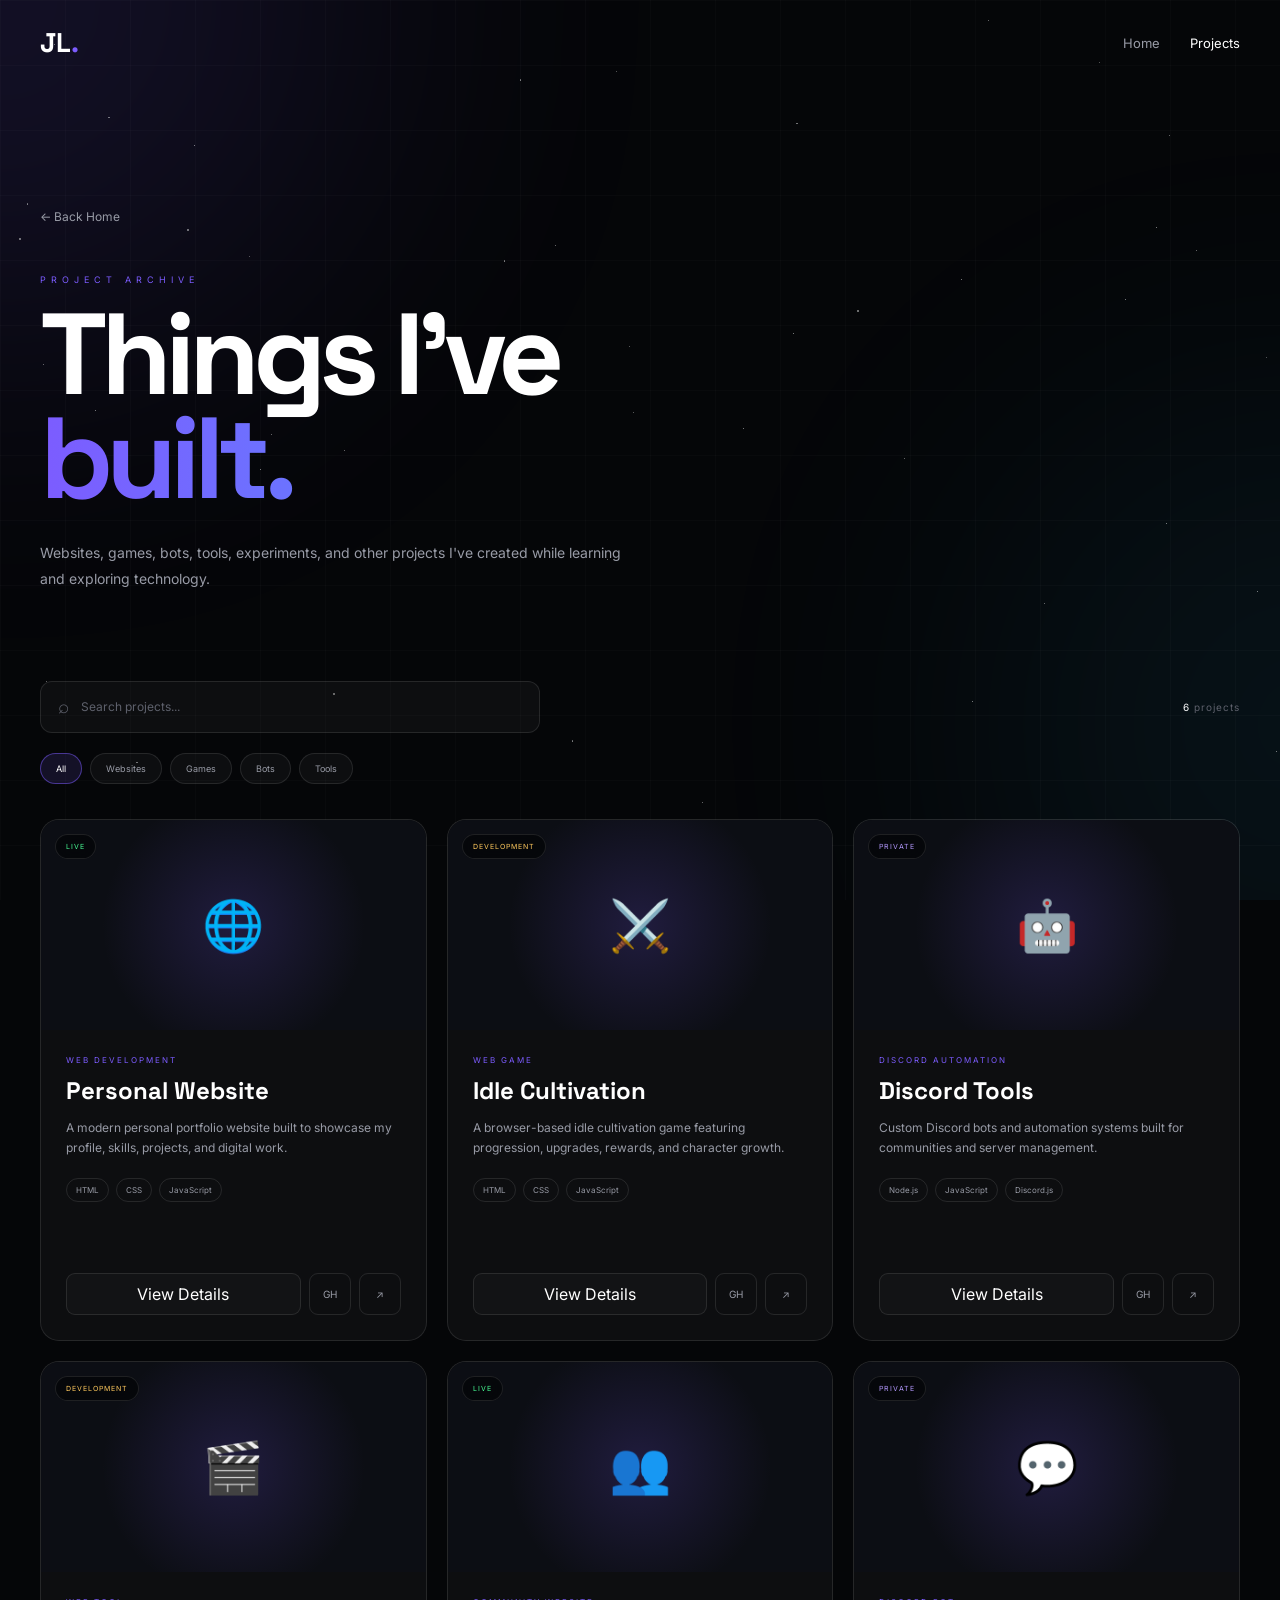
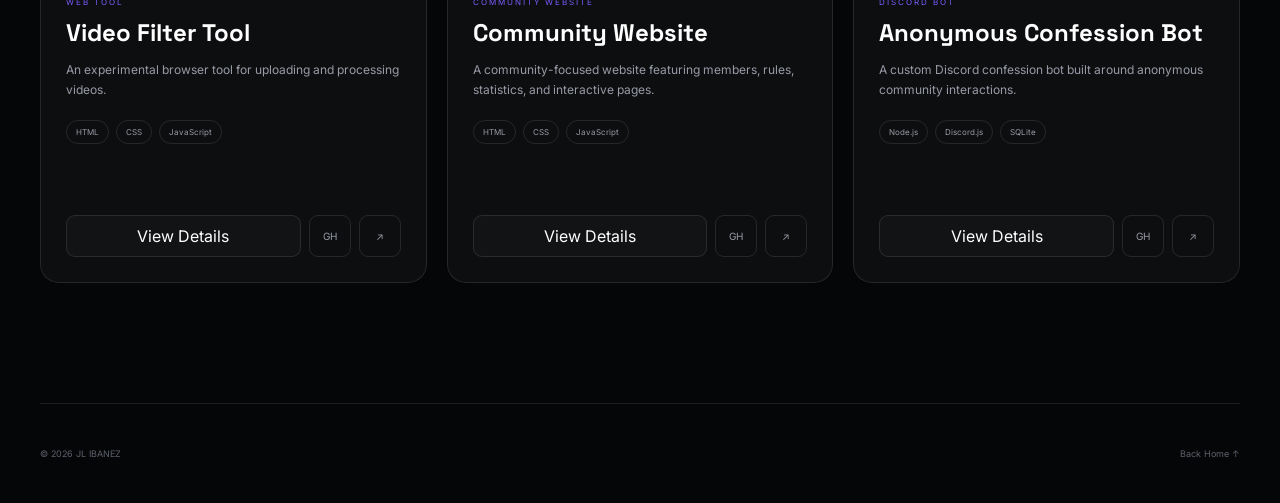
==== projects.html @ 0a4d68ba "Add files via upload" ====
<!DOCTYPE html>
<html lang="en">
<head>

  <meta charset="UTF-8" />

  <meta
    name="viewport"
    content="width=device-width, initial-scale=1.0"
  />


  <!-- ======================================
       PRIMARY SEO
  ======================================= -->

  <title>Projects | JL Ibanez</title>

  <meta
    name="description"
    content="Explore projects built by JL Ibanez, including websites, browser games, Discord bots, development tools, and experiments."
  />

  <meta
    name="author"
    content="JL Ibanez"
  />

  <meta
    name="robots"
    content="index, follow"
  />

  <meta
    name="theme-color"
    content="#050608"
  />


  <!-- ======================================
       CANONICAL
  ======================================= -->

  <link
    rel="canonical"
    href="https://yourdomain.com/projects.html"
  />


  <!-- ======================================
       OPEN GRAPH
  ======================================= -->

  <meta
    property="og:type"
    content="website"
  />

  <meta
    property="og:site_name"
    content="JL.DEV"
  />

  <meta
    property="og:title"
    content="Projects | JL Ibanez"
  />

  <meta
    property="og:description"
    content="Explore websites, games, Discord bots, tools, and experiments created by JL Ibanez."
  />

  <meta
    property="og:url"
    content="https://yourdomain.com/projects.html"
  />

  <meta
    property="og:image"
    content="https://yourdomain.com/assets/og-preview.jpg"
  />

  <meta
    property="og:image:width"
    content="1200"
  />

  <meta
    property="og:image:height"
    content="630"
  />

  <meta
    property="og:image:alt"
    content="JL Ibanez project portfolio"
  />


  <!-- ======================================
       TWITTER / X
  ======================================= -->

  <meta
    name="twitter:card"
    content="summary_large_image"
  />

  <meta
    name="twitter:title"
    content="Projects | JL Ibanez"
  />

  <meta
    name="twitter:description"
    content="Explore websites, games, Discord bots, tools, and experiments created by JL Ibanez."
  />

  <meta
    name="twitter:image"
    content="https://yourdomain.com/assets/og-preview.jpg"
  />


  <!-- ======================================
       FAVICON
  ======================================= -->

  <link
    rel="icon"
    type="image/png"
    href="assets/profile.jpg"
  />


  <!-- ======================================
       STRUCTURED DATA
  ======================================= -->

  <script type="application/ld+json">
  {
    "@context": "https://schema.org",
    "@type": "CollectionPage",
    "name": "Projects | JL Ibanez",
    "description": "A collection of websites, games, Discord bots, tools, and development experiments by JL Ibanez.",
    "url": "https://yourdomain.com/projects.html",
    "author": {
      "@type": "Person",
      "name": "JL Ibanez",
      "url": "https://yourdomain.com/"
    }
  }
  </script>


  <!-- ======================================
       FONTS
  ======================================= -->

  <link
    rel="preconnect"
    href="https://fonts.googleapis.com"
  />

  <link
    rel="preconnect"
    href="https://fonts.gstatic.com"
    crossorigin
  />

  <link
    href="https://fonts.googleapis.com/css2?family=Inter:wght@400;500;600;700;800&family=Space+Grotesk:wght@500;600;700&display=swap"
    rel="stylesheet"
  />


  <link
    rel="stylesheet"
    href="projects.css"
  />

</head>

<body>


  <!-- ======================================
       BACKGROUND
  ======================================= -->

  <div class="background">

    <div class="grid"></div>

    <div class="glow glow-one"></div>

    <div class="glow glow-two"></div>

    <div id="stars"></div>

  </div>


  <!-- ======================================
       HEADER
  ======================================= -->

  <header class="header">

    <a
      href="index.html"
      class="logo"
      aria-label="Return to JL homepage"
    >
      JL<span>.</span>
    </a>


    <nav aria-label="Projects navigation">

      <a href="index.html">
        Home
      </a>

      <a
        href="projects.html"
        class="active"
      >
        Projects
      </a>

    </nav>

  </header>


  <main>

    <!-- ======================================
         HERO
    ======================================= -->

    <section class="projects-hero">

      <a
        href="index.html"
        class="back-link"
      >
        ← Back Home
      </a>


      <p class="eyebrow">
        PROJECT ARCHIVE
      </p>


      <h1>

        Things I've

        <span>
          built.
        </span>

      </h1>


      <p class="hero-description">
        Websites, games, bots, tools, experiments,
        and other projects I've created while learning
        and exploring technology.
      </p>

    </section>


    <!-- ======================================
         PROJECT BROWSER
    ======================================= -->

    <section class="project-browser">

      <div class="project-toolbar">

        <div class="search-box">

          <span>
            ⌕
          </span>

          <input
            type="text"
            id="projectSearch"
            placeholder="Search projects..."
            aria-label="Search projects"
          />

        </div>


        <div class="project-count">

          <span id="projectCount">
            0
          </span>

          projects

        </div>

      </div>


      <div
        class="filter-buttons"
        id="filterButtons"
      >

        <button
          class="filter active"
          data-filter="all"
        >
          All
        </button>


        <button
          class="filter"
          data-filter="website"
        >
          Websites
        </button>


        <button
          class="filter"
          data-filter="game"
        >
          Games
        </button>


        <button
          class="filter"
          data-filter="bot"
        >
          Bots
        </button>


        <button
          class="filter"
          data-filter="tool"
        >
          Tools
        </button>

      </div>


      <div
        class="projects-grid"
        id="projectsGrid"
      ></div>


      <div
        class="no-results"
        id="noResults"
      >

        <div>
          ⌕
        </div>


        <h2>
          No projects found
        </h2>


        <p>
          Try another search or category.
        </p>

      </div>

    </section>

  </main>


  <!-- ======================================
       FOOTER
  ======================================= -->

  <footer>

    <p>
      © <span id="year"></span> JL IBANEZ
    </p>

    <a href="index.html">
      Back Home ↑
    </a>

  </footer>


  <!-- ======================================
       PROJECT MODAL
  ======================================= -->

  <div
    class="modal"
    id="projectModal"
  >

    <div
      class="modal-backdrop"
      id="modalBackdrop"
    ></div>


    <div class="modal-container">

      <button
        class="modal-close"
        id="modalClose"
        aria-label="Close project details"
      >
        ×
      </button>


      <div class="modal-image">

        <img
          src=""
          alt=""
          id="modalImage"
        />


        <div
          class="modal-placeholder"
          id="modalPlaceholder"
        >
          🌐
        </div>

      </div>


      <div class="modal-content">

        <p
          class="modal-category"
          id="modalCategory"
        >
          CATEGORY
        </p>


        <h2 id="modalTitle">
          Project
        </h2>


        <p
          class="modal-description"
          id="modalDescription"
        ></p>


        <div class="modal-meta">

          <div>

            <span>
              STATUS
            </span>

            <strong id="modalStatus">
              Live
            </strong>

          </div>


          <div>

            <span>
              YEAR
            </span>

            <strong id="modalYear">
              2026
            </strong>

          </div>

        </div>


        <div class="modal-section">

          <p class="modal-label">
            TECHNOLOGIES
          </p>


          <div
            class="modal-tags"
            id="modalTags"
          ></div>

        </div>


        <div class="modal-section">

          <p class="modal-label">
            FEATURES
          </p>


          <ul
            id="modalFeatures"
          ></ul>

        </div>


        <div class="modal-actions">

          <a
            href="#"
            target="_blank"
            class="primary-button"
            id="modalLive"
          >
            Live Demo ↗
          </a>


          <a
            href="#"
            target="_blank"
            class="secondary-button"
            id="modalGithub"
          >
            GitHub ↗
          </a>

        </div>

      </div>

    </div>

  </div>


  <script src="projects.js"></script>

</body>
</html>
---- projects.css ----
:root {
  --bg: #050608;

  --surface:
    rgba(255,255,255,0.035);

  --border:
    rgba(255,255,255,0.1);

  --text: white;

  --soft: #989ba6;

  --dim: #5e616c;

  --purple: #7c5cff;

  --blue: #2ec8ff;

  --green: #49ff96;

  --yellow: #ffc95e;

  --max: 1200px;
}


* {
  margin: 0;
  padding: 0;
  box-sizing: border-box;
}


html {
  scroll-behavior: smooth;
}


body {
  min-height: 100vh;

  font-family:
    "Inter",
    sans-serif;

  background: var(--bg);

  color: white;

  overflow-x: hidden;
}


body.modal-open {
  overflow: hidden;
}


a {
  color: inherit;

  text-decoration: none;
}


button,
input {
  font: inherit;
}


/* BACKGROUND */

.background {
  position: fixed;
  inset: 0;

  z-index: -10;

  overflow: hidden;

  pointer-events: none;
}


.grid {
  position: absolute;
  inset: 0;

  background-image:
    linear-gradient(
      rgba(255,255,255,0.02) 1px,
      transparent 1px
    ),
    linear-gradient(
      90deg,
      rgba(255,255,255,0.02) 1px,
      transparent 1px
    );

  background-size:
    65px 65px;
}


.glow {
  position: absolute;

  border-radius: 50%;

  filter:
    blur(150px);
}


.glow-one {
  width: 700px;
  height: 700px;

  top: -350px;
  left: -350px;

  background: var(--purple);

  opacity: 0.13;
}


.glow-two {
  width: 650px;
  height: 650px;

  right: -350px;
  top: 400px;

  background: var(--blue);

  opacity: 0.07;
}


.star {
  position: absolute;

  border-radius: 50%;

  background:
    rgba(255,255,255,0.5);
}


/* HEADER */

.header {
  width:
    min(
      calc(100% - 40px),
      var(--max)
    );

  height: 85px;

  margin: auto;

  display: flex;

  align-items: center;

  justify-content: space-between;
}


.logo {
  font-family:
    "Space Grotesk",
    sans-serif;

  font-size: 27px;

  font-weight: 700;
}


.logo span {
  color: var(--purple);
}


.header nav {
  display: flex;

  gap: 30px;

  color: var(--soft);

  font-size: 13px;
}


.header nav a:hover,
.header nav a.active {
  color: white;
}


/* HERO */

.projects-hero {
  width:
    min(
      calc(100% - 40px),
      var(--max)
    );

  margin: auto;

  padding:
    120px 0 90px;
}


.back-link {
  display: inline-block;

  margin-bottom: 50px;

  color: var(--soft);

  font-size: 12px;

  transition: 0.2s;
}


.back-link:hover {
  color: white;

  transform:
    translateX(-4px);
}


.eyebrow {
  color: var(--purple);

  font-size: 9px;

  letter-spacing: 5px;

  margin-bottom: 18px;
}


.projects-hero h1 {
  font-family:
    "Space Grotesk",
    sans-serif;

  font-size:
    clamp(
      65px,
      9vw,
      125px
    );

  line-height: 0.9;

  letter-spacing: -7px;
}


.projects-hero h1 span {
  display: block;

  color: transparent;

  background:
    linear-gradient(
      90deg,
      var(--purple),
      var(--blue)
    );

  background-clip: text;

  -webkit-background-clip:
    text;
}


.hero-description {
  max-width: 600px;

  margin-top: 30px;

  color: var(--soft);

  line-height: 1.8;

  font-size: 14px;
}


/* BROWSER */

.project-browser {
  width:
    min(
      calc(100% - 40px),
      var(--max)
    );

  margin: auto;

  padding-bottom: 120px;
}


.project-toolbar {
  display: flex;

  align-items: center;

  justify-content:
    space-between;

  gap: 20px;

  margin-bottom: 20px;
}


.search-box {
  flex: 1;

  max-width: 500px;

  height: 52px;

  display: flex;

  align-items: center;

  gap: 12px;

  padding:
    0 17px;

  border:
    1px solid var(--border);

  border-radius: 12px;

  background: var(--surface);
}


.search-box span {
  color: var(--dim);

  font-size: 19px;
}


.search-box input {
  width: 100%;

  border: none;

  outline: none;

  color: white;

  background:
    transparent;

  font-size: 12px;
}


.search-box input::placeholder {
  color: var(--dim);
}


.project-count {
  color: var(--dim);

  font-size: 10px;

  letter-spacing: 1px;
}


.project-count span {
  color: white;
}


/* FILTER */

.filter-buttons {
  display: flex;

  flex-wrap: wrap;

  gap: 8px;

  margin-bottom: 35px;
}


.filter {
  padding:
    9px 15px;

  border:
    1px solid var(--border);

  border-radius: 100px;

  color: var(--soft);

  background: var(--surface);

  font-size: 9px;

  cursor: pointer;

  transition: 0.25s;
}


.filter:hover {
  color: white;

  border-color:
    rgba(124,92,255,0.4);
}


.filter.active {
  color: white;

  border-color:
    rgba(124,92,255,0.5);

  background:
    rgba(124,92,255,0.13);
}


/* GRID */

.projects-grid {
  display: grid;

  grid-template-columns:
    repeat(3,1fr);

  gap: 20px;
}


.project-card {
  overflow: hidden;

  border:
    1px solid var(--border);

  border-radius: 19px;

  background: var(--surface);

  transition: 0.35s;
}


.project-card:hover {
  transform:
    translateY(-9px);

  border-color:
    rgba(124,92,255,0.4);

  box-shadow:
    0 30px 80px
    rgba(0,0,0,0.3);
}


.project-image {
  height: 210px;

  position: relative;

  overflow: hidden;

  background: #0c0e14;
}


.project-image img {
  width: 100%;
  height: 100%;

  position: relative;

  z-index: 2;

  object-fit: cover;

  transition:
    transform 0.4s;
}


.project-card:hover
.project-image img {
  transform:
    scale(1.05);
}


.project-placeholder {
  position: absolute;
  inset: 0;

  display: flex;

  align-items: center;
  justify-content: center;

  font-size: 50px;

  background:
    radial-gradient(
      circle,
      rgba(124,92,255,0.18),
      transparent 60%
    );
}


.status {
  position: absolute;

  top: 14px;
  left: 14px;

  z-index: 5;

  padding:
    7px 10px;

  border:
    1px solid var(--border);

  border-radius: 100px;

  background:
    rgba(5,6,8,0.78);

  backdrop-filter:
    blur(12px);

  font-size: 7px;

  letter-spacing: 1px;
}


.status.live {
  color: var(--green);
}


.status.development {
  color: var(--yellow);
}


.status.private {
  color: #b499ff;
}


.project-content {
  min-height: 310px;

  padding: 25px;

  display: flex;

  flex-direction: column;
}


.project-category {
  color: var(--purple);

  font-size: 8px;

  letter-spacing: 2px;

  margin-bottom: 10px;
}


.project-content h2 {
  font-family:
    "Space Grotesk",
    sans-serif;

  font-size: 24px;

  margin-bottom: 12px;
}


.project-content > p:not(
  .project-category
) {
  color: var(--soft);

  line-height: 1.7;

  font-size: 12px;
}


.tags {
  display: flex;

  flex-wrap: wrap;

  gap: 7px;

  margin-top: 19px;
}


.tags span {
  padding:
    6px 9px;

  border:
    1px solid var(--border);

  border-radius: 100px;

  color: var(--soft);

  font-size: 8px;
}


.project-actions {
  display: flex;

  gap: 8px;

  margin-top: auto;

  padding-top: 25px;
}


.details-button {
  flex: 1;

  height: 42px;

  border:
    1px solid var(--border);

  border-radius: 9px;

  color: white;

  background:
    rgba(255,255,255,0.025);

  cursor: pointer;

  transition: 0.25s;
}


.details-button:hover {
  border-color:
    rgba(124,92,255,0.4);

  background:
    rgba(124,92,255,0.12);
}


.icon-button {
  width: 42px;
  height: 42px;

  display: flex;

  align-items: center;
  justify-content: center;

  border:
    1px solid var(--border);

  border-radius: 9px;

  color: var(--soft);

  font-size: 10px;

  transition: 0.25s;
}


.icon-button:hover {
  color: white;

  background:
    rgba(124,92,255,0.12);
}


/* NO RESULTS */

.no-results {
  display: none;

  padding: 100px 20px;

  text-align: center;
}


.no-results div {
  font-size: 40px;

  color: var(--dim);
}


.no-results h2 {
  margin-top: 15px;
}


.no-results p {
  margin-top: 8px;

  color: var(--soft);

  font-size: 12px;
}


/* MODAL */

.modal {
  position: fixed;

  inset: 0;

  z-index: 5000;

  display: flex;

  align-items: center;
  justify-content: center;

  padding: 30px;

  opacity: 0;

  visibility: hidden;

  pointer-events: none;

  transition: 0.3s;
}


.modal.open {
  opacity: 1;

  visibility: visible;

  pointer-events: auto;
}


.modal-backdrop {
  position: absolute;

  inset: 0;

  background:
    rgba(2,3,5,0.85);

  backdrop-filter:
    blur(16px);
}


.modal-container {
  width:
    min(
      100%,
      1000px
    );

  max-height:
    calc(100vh - 60px);

  position: relative;

  z-index: 2;

  display: grid;

  grid-template-columns:
    0.9fr 1.1fr;

  overflow: auto;

  border:
    1px solid
    rgba(255,255,255,0.14);

  border-radius: 24px;

  background: #090b10;
}


.modal-close {
  position: absolute;

  right: 18px;
  top: 18px;

  z-index: 20;

  width: 40px;
  height: 40px;

  border:
    1px solid var(--border);

  border-radius: 50%;

  color: white;

  background:
    rgba(5,6,8,0.8);

  font-size: 24px;

  cursor: pointer;
}


.modal-image {
  min-height: 600px;

  position: relative;

  overflow: hidden;

  background: #0c0e14;
}


.modal-image img {
  width: 100%;
  height: 100%;

  position: absolute;

  inset: 0;

  z-index: 2;

  object-fit: cover;
}


.modal-placeholder {
  position: absolute;

  inset: 0;

  display: flex;

  align-items: center;
  justify-content: center;

  font-size: 80px;

  background:
    radial-gradient(
      circle,
      rgba(124,92,255,0.2),
      transparent 60%
    );
}


.modal-content {
  padding:
    50px 45px;
}


.modal-category {
  color: var(--purple);

  font-size: 8px;

  letter-spacing: 3px;

  margin-bottom: 12px;
}


.modal-content h2 {
  font-family:
    "Space Grotesk",
    sans-serif;

  font-size: 45px;

  margin-bottom: 18px;

  letter-spacing: -2px;
}


.modal-description {
  color: var(--soft);

  line-height: 1.8;

  font-size: 13px;
}


.modal-meta {
  display: grid;

  grid-template-columns:
    1fr 1fr;

  margin-top: 30px;

  padding:
    20px 0;

  border-top:
    1px solid var(--border);

  border-bottom:
    1px solid var(--border);
}


.modal-meta div {
  display: flex;

  flex-direction: column;

  gap: 7px;
}


.modal-meta span {
  color: var(--dim);

  font-size: 7px;

  letter-spacing: 2px;
}


.modal-meta strong {
  font-size: 11px;
}


.modal-section {
  margin-top: 28px;
}


.modal-label {
  margin-bottom: 13px;

  color: var(--dim);

  font-size: 7px;

  letter-spacing: 2px;
}


.modal-tags {
  display: flex;

  flex-wrap: wrap;

  gap: 7px;
}


.modal-tags span {
  padding:
    7px 10px;

  border:
    1px solid var(--border);

  border-radius: 100px;

  color: var(--soft);

  font-size: 8px;
}


.modal-section ul {
  list-style: none;

  display: grid;

  gap: 10px;
}


.modal-section li {
  position: relative;

  padding-left: 18px;

  color: var(--soft);

  font-size: 11px;
}


.modal-section li::before {
  content: "";

  width: 6px;
  height: 6px;

  position: absolute;

  left: 0;
  top: 5px;

  border-radius: 50%;

  background: var(--purple);
}


.modal-actions {
  display: flex;

  gap: 10px;

  margin-top: 32px;
}


.primary-button,
.secondary-button {
  min-height: 48px;

  padding:
    0 20px;

  display: inline-flex;

  align-items: center;
  justify-content: center;

  border-radius: 10px;

  font-size: 11px;
}


.primary-button {
  background:
    var(--purple);
}


.secondary-button {
  border:
    1px solid var(--border);

  background: var(--surface);
}


/* FOOTER */

footer {
  width:
    min(
      calc(100% - 40px),
      var(--max)
    );

  min-height: 100px;

  margin: auto;

  display: flex;

  align-items: center;
  justify-content: space-between;

  border-top:
    1px solid var(--border);

  color: var(--dim);

  font-size: 9px;
}


/* TABLET */

@media (max-width: 950px) {

  .projects-grid {
    grid-template-columns:
      1fr 1fr;
  }

  .modal-container {
    grid-template-columns:
      1fr;
  }

  .modal-image {
    min-height: 350px;
  }
}


/* MOBILE */

@media (max-width: 650px) {

  .header {
    width:
      calc(100% - 28px);
  }

  .projects-hero,
  .project-browser {
    width:
      calc(100% - 28px);
  }

  .projects-hero {
    padding-top: 90px;
  }

  .projects-hero h1 {
    font-size: 65px;

    letter-spacing: -5px;
  }

  .project-toolbar {
    align-items: stretch;

    flex-direction: column;
  }

  .search-box {
    max-width: none;
  }

  .projects-grid {
    grid-template-columns: 1fr;
  }

  .project-image {
    height: 230px;
  }

  .modal {
    padding: 12px;
  }

  .modal-container {
    max-height:
      calc(100vh - 24px);
  }

  .modal-image {
    min-height: 260px;
  }

  .modal-content {
    padding:
      35px 22px;
  }

  .modal-content h2 {
    font-size: 35px;
  }

  .modal-actions {
    flex-direction: column;
  }

  footer {
    flex-direction: column;

    justify-content: center;

    gap: 10px;
  }
}
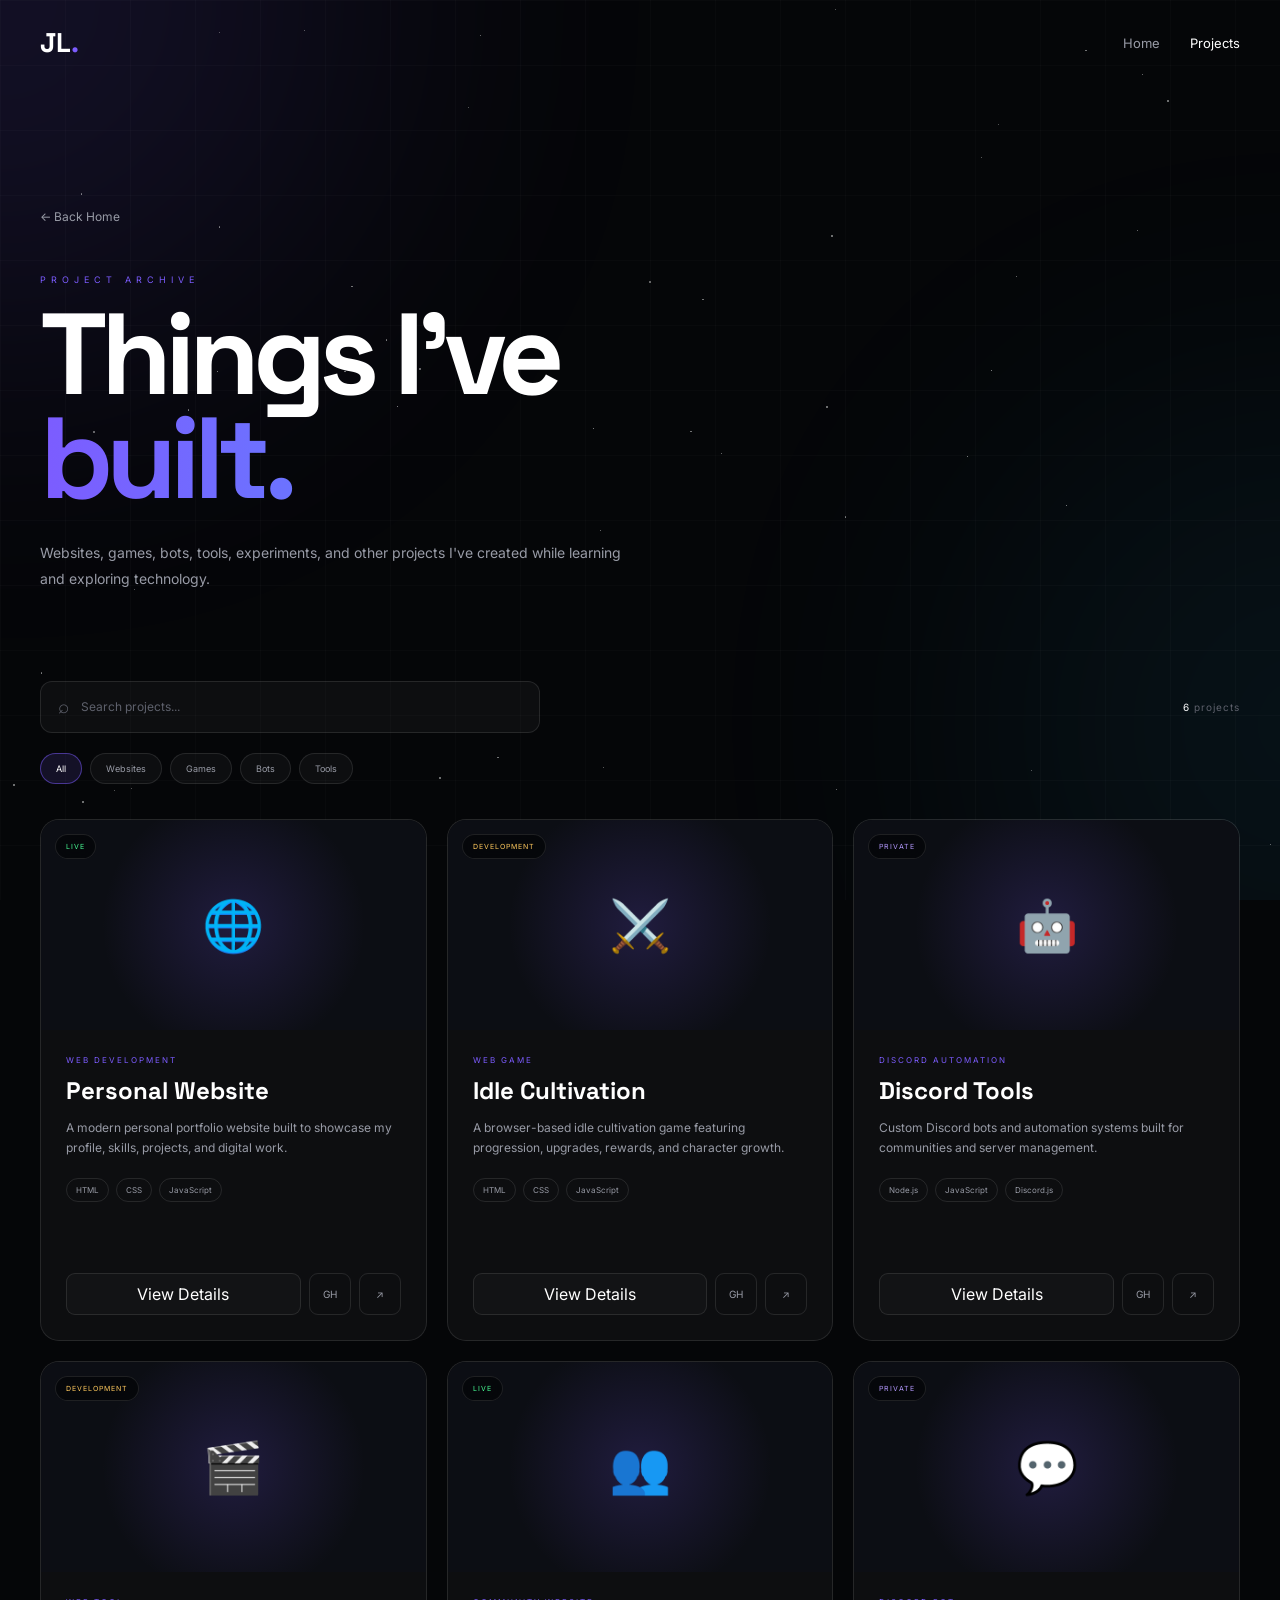
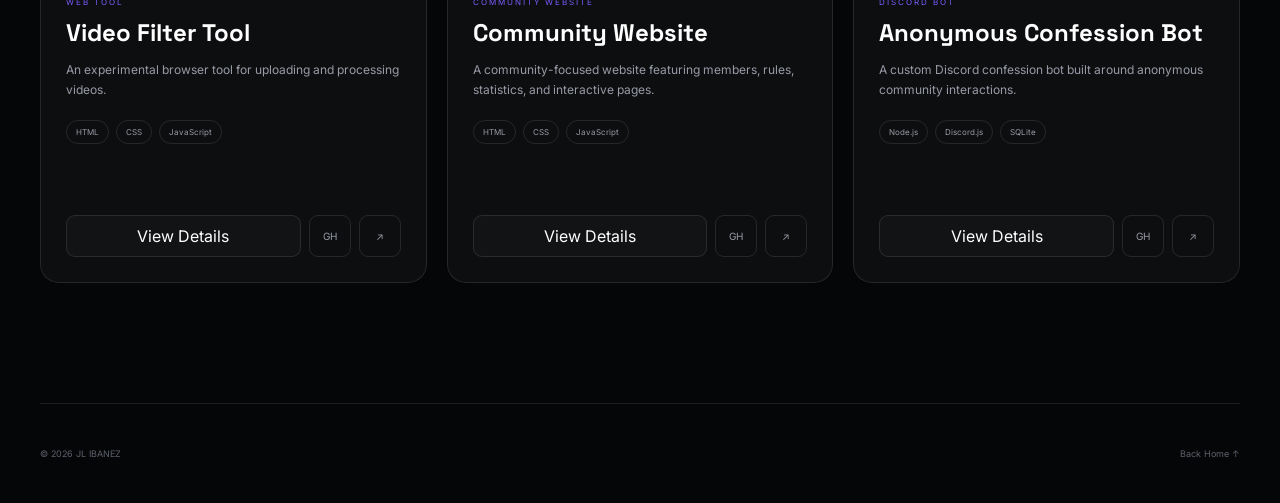
==== commit fe0afd0c: "Update projects.html" ====
--- a/projects.html
+++ b/projects.html
@@ -9,10 +9,7 @@
     content="width=device-width, initial-scale=1.0"
   />
 
-
-  <!-- ======================================
-       PRIMARY SEO
-  ======================================= -->
+  <!-- SEO -->
 
   <title>Projects | JL Ibanez</title>
 
@@ -36,20 +33,12 @@
     content="#050608"
   />
 
-
-  <!-- ======================================
-       CANONICAL
-  ======================================= -->
-
   <link
     rel="canonical"
-    href="https://yourdomain.com/projects.html"
-  />
-
-
-  <!-- ======================================
-       OPEN GRAPH
-  ======================================= -->
+    href="https://jl-personal-website-ten.vercel.app/projects.html"
+  />
+
+  <!-- OPEN GRAPH -->
 
   <meta
     property="og:type"
@@ -73,12 +62,22 @@
 
   <meta
     property="og:url"
-    content="https://yourdomain.com/projects.html"
+    content="https://jl-personal-website-ten.vercel.app/projects.html"
   />
 
   <meta
     property="og:image"
-    content="https://yourdomain.com/assets/og-preview.jpg"
+    content="https://jl-personal-website-ten.vercel.app/assets/og-preview.jpg"
+  />
+
+  <meta
+    property="og:image:secure_url"
+    content="https://jl-personal-website-ten.vercel.app/assets/og-preview.jpg"
+  />
+
+  <meta
+    property="og:image:type"
+    content="image/jpeg"
   />
 
   <meta
@@ -96,10 +95,7 @@
     content="JL Ibanez project portfolio"
   />
 
-
-  <!-- ======================================
-       TWITTER / X
-  ======================================= -->
+  <!-- TWITTER / X -->
 
   <meta
     name="twitter:card"
@@ -118,24 +114,18 @@
 
   <meta
     name="twitter:image"
-    content="https://yourdomain.com/assets/og-preview.jpg"
-  />
-
-
-  <!-- ======================================
-       FAVICON
-  ======================================= -->
+    content="https://jl-personal-website-ten.vercel.app/assets/og-preview.jpg"
+  />
+
+  <!-- FAVICON -->
 
   <link
     rel="icon"
-    type="image/png"
+    type="image/jpeg"
     href="assets/profile.jpg"
   />
 
-
-  <!-- ======================================
-       STRUCTURED DATA
-  ======================================= -->
+  <!-- STRUCTURED DATA -->
 
   <script type="application/ld+json">
   {
@@ -143,20 +133,15 @@
     "@type": "CollectionPage",
     "name": "Projects | JL Ibanez",
     "description": "A collection of websites, games, Discord bots, tools, and development experiments by JL Ibanez.",
-    "url": "https://yourdomain.com/projects.html",
+    "url": "https://jl-personal-website-ten.vercel.app/projects.html",
     "author": {
       "@type": "Person",
       "name": "JL Ibanez",
-      "url": "https://yourdomain.com/"
+      "url": "https://jl-personal-website-ten.vercel.app/"
     }
   }
   </script>
 
-
-  <!-- ======================================
-       FONTS
-  ======================================= -->
-
   <link
     rel="preconnect"
     href="https://fonts.googleapis.com"
@@ -173,7 +158,6 @@
     rel="stylesheet"
   />
 
-
   <link
     rel="stylesheet"
     href="projects.css"
@@ -183,11 +167,6 @@
 
 <body>
 
-
-  <!-- ======================================
-       BACKGROUND
-  ======================================= -->
-
   <div class="background">
 
     <div class="grid"></div>
@@ -199,24 +178,18 @@
     <div id="stars"></div>
 
   </div>
-
-
-  <!-- ======================================
-       HEADER
-  ======================================= -->
 
   <header class="header">
 
     <a
       href="index.html"
       class="logo"
-      aria-label="Return to JL homepage"
+      aria-label="Return home"
     >
       JL<span>.</span>
     </a>
 
-
-    <nav aria-label="Projects navigation">
+    <nav>
 
       <a href="index.html">
         Home
@@ -233,12 +206,7 @@
 
   </header>
 
-
   <main>
-
-    <!-- ======================================
-         HERO
-    ======================================= -->
 
     <section class="projects-hero">
 
@@ -249,12 +217,10 @@
         ← Back Home
       </a>
 
-
       <p class="eyebrow">
         PROJECT ARCHIVE
       </p>
 
-
       <h1>
 
         Things I've
@@ -264,7 +230,6 @@
         </span>
 
       </h1>
-
 
       <p class="hero-description">
         Websites, games, bots, tools, experiments,
@@ -273,11 +238,6 @@
       </p>
 
     </section>
-
-
-    <!-- ======================================
-         PROJECT BROWSER
-    ======================================= -->
 
     <section class="project-browser">
 
@@ -298,7 +258,6 @@
 
         </div>
 
-
         <div class="project-count">
 
           <span id="projectCount">
@@ -310,7 +269,6 @@
         </div>
 
       </div>
-
 
       <div
         class="filter-buttons"
@@ -324,7 +282,6 @@
           All
         </button>
 
-
         <button
           class="filter"
           data-filter="website"
@@ -332,7 +289,6 @@
           Websites
         </button>
 
-
         <button
           class="filter"
           data-filter="game"
@@ -340,7 +296,6 @@
           Games
         </button>
 
-
         <button
           class="filter"
           data-filter="bot"
@@ -348,7 +303,6 @@
           Bots
         </button>
 
-
         <button
           class="filter"
           data-filter="tool"
@@ -357,14 +311,12 @@
         </button>
 
       </div>
-
 
       <div
         class="projects-grid"
         id="projectsGrid"
       ></div>
 
-
       <div
         class="no-results"
         id="noResults"
@@ -374,12 +326,10 @@
           ⌕
         </div>
 
-
         <h2>
           No projects found
         </h2>
 
-
         <p>
           Try another search or category.
         </p>
@@ -390,11 +340,6 @@
 
   </main>
 
-
-  <!-- ======================================
-       FOOTER
-  ======================================= -->
-
   <footer>
 
     <p>
@@ -407,10 +352,7 @@
 
   </footer>
 
-
-  <!-- ======================================
-       PROJECT MODAL
-  ======================================= -->
+  <!-- MODAL -->
 
   <div
     class="modal"
@@ -421,7 +363,6 @@
       class="modal-backdrop"
       id="modalBackdrop"
     ></div>
-
 
     <div class="modal-container">
 
@@ -433,7 +374,6 @@
         ×
       </button>
 
-
       <div class="modal-image">
 
         <img
@@ -442,7 +382,6 @@
           id="modalImage"
         />
 
-
         <div
           class="modal-placeholder"
           id="modalPlaceholder"
@@ -452,7 +391,6 @@
 
       </div>
 
-
       <div class="modal-content">
 
         <p
@@ -462,18 +400,15 @@
           CATEGORY
         </p>
 
-
         <h2 id="modalTitle">
           Project
         </h2>
-
 
         <p
           class="modal-description"
           id="modalDescription"
         ></p>
 
-
         <div class="modal-meta">
 
           <div>
@@ -488,7 +423,6 @@
 
           </div>
 
-
           <div>
 
             <span>
@@ -503,13 +437,11 @@
 
         </div>
 
-
         <div class="modal-section">
 
           <p class="modal-label">
             TECHNOLOGIES
           </p>
-
 
           <div
             class="modal-tags"
@@ -518,20 +450,17 @@
 
         </div>
 
-
         <div class="modal-section">
 
           <p class="modal-label">
             FEATURES
           </p>
 
-
           <ul
             id="modalFeatures"
           ></ul>
 
         </div>
-
 
         <div class="modal-actions">
 
@@ -544,7 +473,6 @@
             Live Demo ↗
           </a>
 
-
           <a
             href="#"
             target="_blank"
@@ -562,8 +490,7 @@
 
   </div>
 
-
   <script src="projects.js"></script>
 
 </body>
-</html>+</html>
